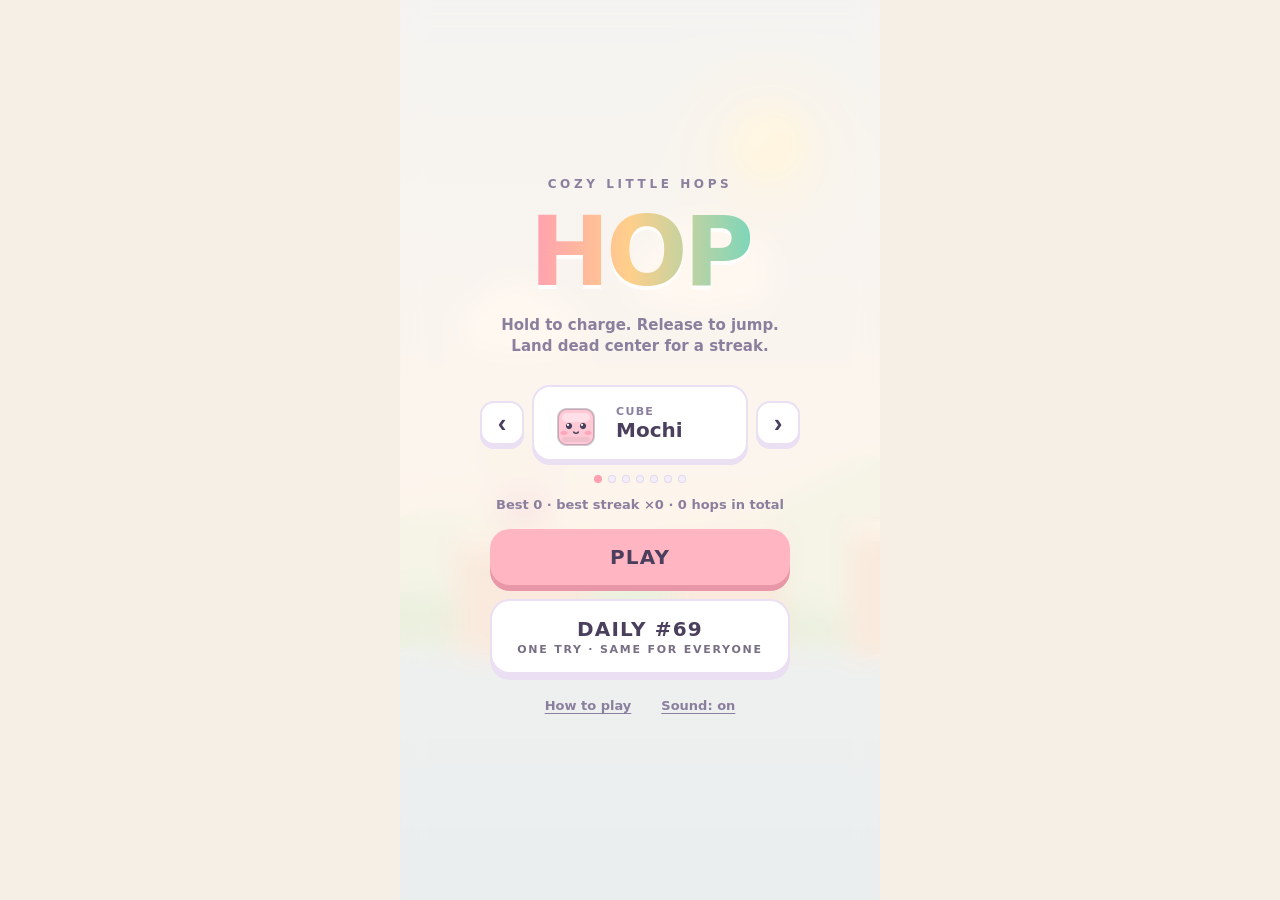
==== hop/index.html @ 9a6308fe "Restyle Hop: jelly cube, pastel scenery, particle bursts The frog is now a rounded jelly cube with a" ====
<!doctype html>
<html lang="en">
<head>
<meta charset="utf-8">
<meta name="viewport" content="width=device-width, initial-scale=1, maximum-scale=1, user-scalable=no, viewport-fit=cover">
<meta name="apple-mobile-web-app-capable" content="yes">
<meta name="mobile-web-app-capable" content="yes">
<meta name="apple-mobile-web-app-status-bar-style" content="black-translucent">
<meta name="apple-mobile-web-app-title" content="Hop">
<meta name="theme-color" content="#cfe9ff">
<meta name="description" content="Hold to charge, release to jump, land dead center. A one-thumb hopper for the metro.">
<title>Hop</title>
<link rel="manifest" href="manifest.webmanifest">
<link rel="apple-touch-icon" href="icon-180.png">
<link rel="icon" href="icon-192.png">
<link rel="stylesheet" href="style.css">
</head>
<body>
<div id="game">
  <canvas id="c"></canvas>

  <div id="hud" class="layer hidden">
    <div class="hud-top">
      <div><span class="pill" id="hud-mode">POND</span></div>
      <div class="score-wrap"><div id="hud-score" class="score">0</div><div id="hud-combo" class="combo"></div></div>
      <div class="best"><span class="pill" id="hud-best">BEST 0</span></div>
    </div>
    <div class="hud-bottom">
      <div id="hud-hint" class="hint">HOLD TO JUMP</div>
    </div>
  </div>

  <div id="menu" class="layer overlay">
    <div class="eyebrow">COZY LITTLE HOPS</div>
    <h1 class="title">HOP</h1>
    <p class="sub">Hold to charge. Release to jump.<br>Land dead center for a streak.</p>
    <div class="picker">
      <button class="arrow" id="prev" aria-label="Previous character">‹</button>
      <div class="char-card"><canvas id="m-preview" width="112" height="112"></canvas><div style="min-width:0"><div class="kind" id="m-kind">CUBE</div><div class="cname" id="m-name">Mochi</div></div></div>
      <button class="arrow" id="next" aria-label="Next character">›</button>
    </div>
    <div class="dots" id="m-dots"></div>
    <div class="stats" id="m-stats"></div>
    <button class="btn" id="play">PLAY</button>
    <button class="btn secondary" id="daily">DAILY</button>
    <div class="row"><button class="link" id="help-btn">How to play</button><button class="link" id="sound-btn">Sound: on</button></div>
  </div>

  <div id="over" class="layer overlay hidden">
    <div class="eyebrow" id="o-eyebrow">SPLASH</div>
    <div class="reason" id="o-title">Fell short</div>
    <div class="big" id="o-stats">0 pts · 0 hops · best streak ×0</div>
    <div class="bestline" id="o-best"></div>
    <div class="strip" id="o-strip"></div>
    <div class="unlock" id="o-unlock"></div>
    <button class="btn" id="o-again">AGAIN</button>
    <button class="btn" id="o-share">SHARE</button>
    <button class="btn secondary" id="o-menu">MENU</button>
  </div>

  <div id="pause" class="layer overlay hidden">
    <div class="reason">PAUSED</div>
    <p class="sub">Tap to resume</p>
  </div>

  <div id="help" class="layer overlay hidden">
    <div class="card">
      <div><b>Hold</b> anywhere to charge. The longer you hold, the further you fly. <b>Release</b> to jump.</div>
      <div>Land on the next pad. Miss it and you are in the water.</div>
      <div>Land on the <b>little dot in the middle</b> for a PERFECT. Every perfect in a row is worth more: 2, 4, 6, 8…</div>
      <div>Any other landing is worth 1 and resets the streak.</div>
      <div>Two pads close together? <b>Jump over one</b> for a bonus.</div>
      <div>Higher pads need a bit more power. Some pads drift from side to side.</div>
      <div>Every day has one <b>Daily</b> run, the same pads for everyone. One try.</div>
      <button class="btn secondary" id="help-close" style="margin-top:6px">GOT IT</button>
    </div>
  </div>
</div>
<script src="data.js"></script>
<script src="game.js"></script>
</body>
</html>
---- hop/style.css ----
:root {
  --bg: #cfe9ff;
  --ink: #4a3f5c;
  --muted: #8b7f9e;
  --cream: #fff7ee;
  --pink: #ffb5c2;
  --pink-deep: #e797a8;
  --mint: #bfeedd;
  --butter: #fff0a6;
  --panel: #ffffff;
  --line: #eadff3;
  --sat: env(safe-area-inset-top, 0px);
  --sab: env(safe-area-inset-bottom, 0px);
}
* { box-sizing: border-box; margin: 0; padding: 0; }
html, body {
  height: 100%;
  background: #f6efe6;
  color: var(--ink);
  font-family: ui-rounded, "SF Pro Rounded", "Nunito", "Varela Round", "Segoe UI", system-ui, sans-serif;
  overflow: hidden;
  -webkit-user-select: none; user-select: none;
  -webkit-touch-callout: none;
  -webkit-tap-highlight-color: transparent;
  touch-action: none;
  overscroll-behavior: none;
  -webkit-text-size-adjust: 100%;
}
#game { position: relative; width: 100%; max-width: 480px; height: 100vh; height: 100dvh; margin: 0 auto; background: var(--bg); overflow: hidden; }
#c { position: absolute; inset: 0; width: 100%; height: 100%; display: block; touch-action: none; }
.layer { position: absolute; inset: 0; }
.hidden { display: none !important; }

/* ---------- HUD ---------- */
#hud { pointer-events: none; display: flex; flex-direction: column; justify-content: space-between; padding: calc(var(--sat) + 10px) 14px calc(var(--sab) + 16px); }
.hud-top { position: relative; display: flex; justify-content: space-between; align-items: flex-start; min-height: 64px; }
.pill { display: inline-flex; align-items: center; gap: 8px; padding: 7px 13px; border-radius: 999px; white-space: nowrap; background: rgba(255,247,238,.78); border: 2px solid rgba(255,255,255,.8); color: var(--ink); font-weight: 800; font-size: 13px; letter-spacing: .04em; box-shadow: 0 4px 14px rgba(74,63,92,.12); }
.score-wrap { position: absolute; left: 50%; top: 0; transform: translateX(-50%); text-align: center; display: flex; flex-direction: column; align-items: center; gap: 6px; }
.score { min-width: 92px; padding: 6px 18px 8px; border-radius: 26px; background: rgba(255,247,238,.82); border: 2px solid rgba(255,255,255,.85); box-shadow: 0 6px 18px rgba(74,63,92,.14); font-size: 40px; font-weight: 900; line-height: 1; letter-spacing: -.03em; font-variant-numeric: tabular-nums; color: var(--ink); white-space: nowrap; }
.score.mid { font-size: 32px; padding: 9px 14px 11px; }
.score.long { font-size: 26px; padding: 10px 12px 12px; min-width: 0; }
.combo { font-size: 13px; font-weight: 900; letter-spacing: .12em; min-height: 18px; color: #ff7fa0; text-shadow: 0 1px 0 rgba(255,255,255,.8); }
.best .pill { font-size: 12px; padding: 7px 11px; }
.hud-bottom { display: flex; flex-direction: column; align-items: center; gap: 10px; }
.hint { font-weight: 900; font-size: 14px; letter-spacing: .18em; color: var(--ink); padding: 11px 20px; border-radius: 999px; background: rgba(255,247,238,.85); border: 2px solid rgba(255,255,255,.9); box-shadow: 0 6px 18px rgba(74,63,92,.14); animation: pulse 1.3s ease-in-out infinite; }
.hint.on { color: #ff7fa0; border-color: var(--pink); animation: none; }
@keyframes pulse { 0%,100% { transform: scale(1); } 50% { transform: scale(1.05); } }

/* ---------- overlays ---------- */
.overlay { background: rgba(255,247,238,.78); -webkit-backdrop-filter: blur(12px); backdrop-filter: blur(12px); display: flex; flex-direction: column; align-items: center; justify-content: center; text-align: center; padding: calc(var(--sat) + 24px) 24px calc(var(--sab) + 28px); gap: 14px; color: var(--ink); }
.eyebrow { font-size: 12px; font-weight: 900; letter-spacing: .3em; color: var(--muted); }
h1.title { font-size: 96px; line-height: .9; font-weight: 900; letter-spacing: -.04em; margin: 4px 0 6px; background: linear-gradient(90deg, #ff9fb2, #ffcf8a 45%, #7fd6ba); -webkit-background-clip: text; background-clip: text; color: transparent; filter: drop-shadow(0 4px 0 rgba(255,255,255,.9)); }
.sub { color: var(--muted); font-weight: 700; font-size: 15px; line-height: 1.4; }
.picker { display: flex; align-items: center; gap: 8px; margin-top: 14px; width: min(100%, 320px); }
.arrow { pointer-events: auto; flex: none; width: 44px; height: 44px; border-radius: 14px; border: 2px solid var(--line); background: var(--panel); color: var(--ink); font-size: 26px; font-weight: 900; line-height: 1; box-shadow: 0 4px 0 var(--line); }
.arrow:active { transform: translateY(2px); box-shadow: 0 2px 0 var(--line); }
.char-card { flex: 1; display: flex; align-items: center; gap: 12px; padding: 8px 14px; border-radius: 18px; background: var(--panel); border: 2px solid var(--line); box-shadow: 0 4px 0 var(--line); text-align: left; min-width: 0; }
.char-card canvas { width: 56px; height: 56px; flex: none; }
.char-card .kind { font-size: 11px; font-weight: 900; letter-spacing: .12em; color: var(--muted); }
.char-card .cname { font-size: 20px; font-weight: 900; white-space: nowrap; overflow: hidden; text-overflow: ellipsis; }
.dots { display: flex; gap: 6px; }
.dots span { width: 8px; height: 8px; border-radius: 50%; background: #e3d9ee; }
.dots span.on { background: #ff9fb2; }
.dots span.locked { background: #f3eef8; box-shadow: inset 0 0 0 1px #e3d9ee; }
.stats { color: var(--muted); font-weight: 800; font-size: 13px; min-height: 18px; }
.btn { pointer-events: auto; width: min(100%, 300px); padding: 16px 20px; border-radius: 20px; border: 0; font: inherit; font-weight: 900; font-size: 20px; letter-spacing: .06em; color: var(--ink); background: var(--pink); box-shadow: 0 6px 0 var(--pink-deep); }
.btn:active { transform: translateY(3px); box-shadow: 0 3px 0 var(--pink-deep); }
.btn.secondary { background: var(--panel); box-shadow: 0 6px 0 var(--line); border: 2px solid var(--line); }
.btn.secondary:active { box-shadow: 0 3px 0 var(--line); }
.btn[disabled] { opacity: .5; }
.btn small { display: block; font-size: 11px; font-weight: 800; letter-spacing: .16em; opacity: .75; margin-top: 2px; }
.row { display: flex; gap: 18px; margin-top: 4px; }
.link { pointer-events: auto; background: none; border: 0; color: var(--muted); font: inherit; font-weight: 800; font-size: 13px; text-decoration: underline; text-underline-offset: 3px; padding: 6px; }

#over .reason { font-size: 34px; font-weight: 900; line-height: 1.1; letter-spacing: -.01em; }
#over .big { font-size: 18px; font-weight: 800; }
#over .bestline { color: #ff7fa0; font-weight: 900; letter-spacing: .1em; font-size: 14px; }
#over .unlock { color: var(--muted); font-weight: 800; font-size: 13px; }
#over .strip { font-size: 18px; letter-spacing: 2px; line-height: 1.6; word-break: break-all; max-width: 300px; }
#pause .reason { font-size: 34px; font-weight: 900; letter-spacing: .1em; }
#help .card { background: var(--panel); border: 2px solid var(--line); border-radius: 22px; padding: 20px; text-align: left; max-width: 320px; width: 100%; display: flex; flex-direction: column; gap: 10px; font-size: 15px; line-height: 1.45; font-weight: 600; box-shadow: 0 6px 0 var(--line); }
#help .card b { color: var(--ink); font-weight: 900; }
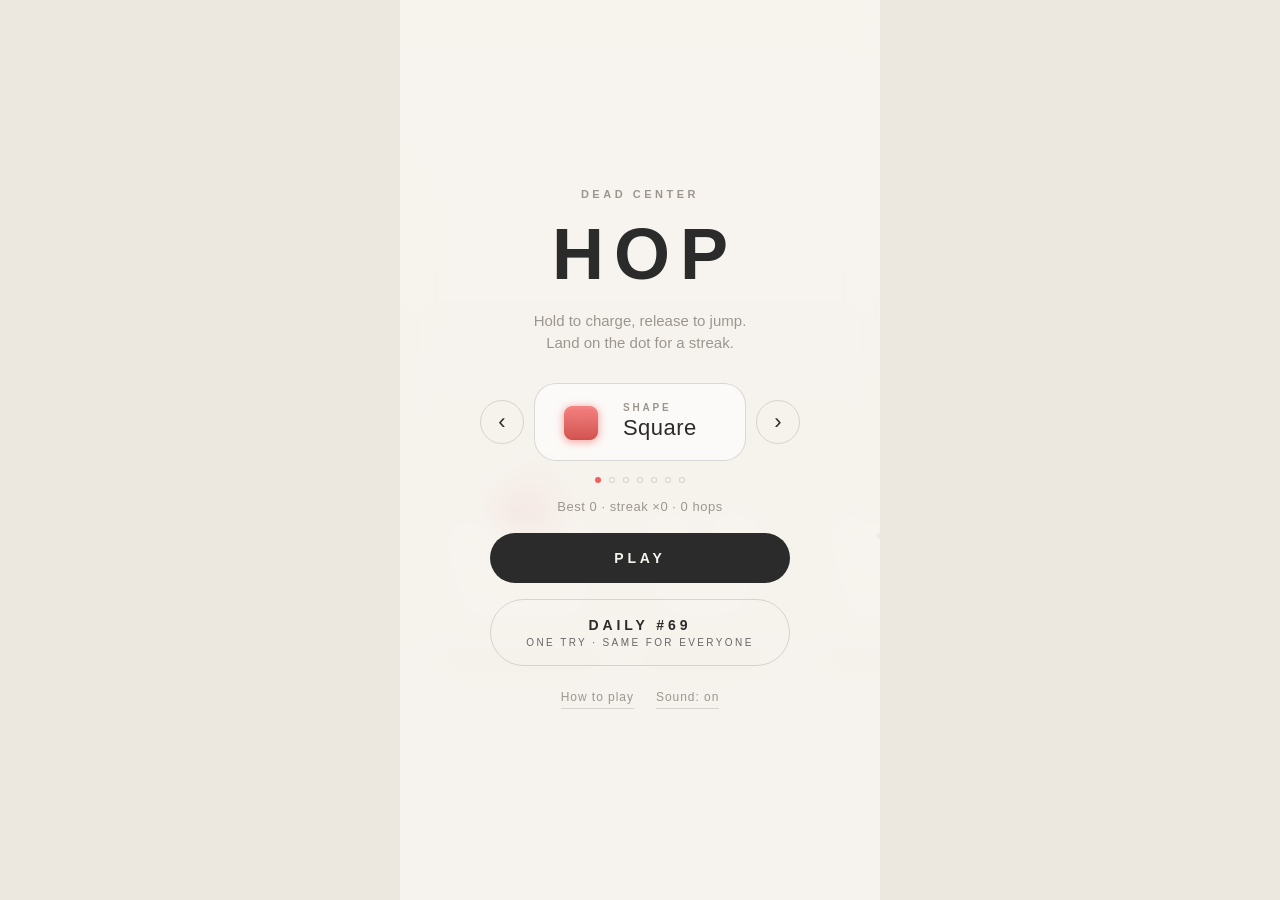
==== commit 8ec7fdd3: "Restyle Hop in a flat, minimal Mini Metro-like style The player is now a plain shape with a vertical" ====
--- a/hop/index.html
+++ b/hop/index.html
@@ -7,7 +7,7 @@
 <meta name="mobile-web-app-capable" content="yes">
 <meta name="apple-mobile-web-app-status-bar-style" content="black-translucent">
 <meta name="apple-mobile-web-app-title" content="Hop">
-<meta name="theme-color" content="#cfe9ff">
+<meta name="theme-color" content="#f7f4ee">
 <meta name="description" content="Hold to charge, release to jump, land dead center. A one-thumb hopper for the metro.">
 <title>Hop</title>
 <link rel="manifest" href="manifest.webmanifest">
@@ -21,22 +21,22 @@
 
   <div id="hud" class="layer hidden">
     <div class="hud-top">
-      <div><span class="pill" id="hud-mode">POND</span></div>
+      <div class="label" id="hud-mode">PAPER</div>
       <div class="score-wrap"><div id="hud-score" class="score">0</div><div id="hud-combo" class="combo"></div></div>
-      <div class="best"><span class="pill" id="hud-best">BEST 0</span></div>
+      <div class="label right" id="hud-best">BEST 0</div>
     </div>
     <div class="hud-bottom">
-      <div id="hud-hint" class="hint">HOLD TO JUMP</div>
+      <div id="hud-hint" class="hint">Hold to jump</div>
     </div>
   </div>
 
   <div id="menu" class="layer overlay">
-    <div class="eyebrow">COZY LITTLE HOPS</div>
+    <div class="eyebrow">Dead center</div>
     <h1 class="title">HOP</h1>
-    <p class="sub">Hold to charge. Release to jump.<br>Land dead center for a streak.</p>
+    <p class="sub">Hold to charge, release to jump.<br>Land on the dot for a streak.</p>
     <div class="picker">
       <button class="arrow" id="prev" aria-label="Previous character">‹</button>
-      <div class="char-card"><canvas id="m-preview" width="112" height="112"></canvas><div style="min-width:0"><div class="kind" id="m-kind">CUBE</div><div class="cname" id="m-name">Mochi</div></div></div>
+      <div class="char-card"><canvas id="m-preview" width="112" height="112"></canvas><div style="min-width:0"><div class="kind" id="m-kind">Shape</div><div class="cname" id="m-name">Square</div></div></div>
       <button class="arrow" id="next" aria-label="Next character">›</button>
     </div>
     <div class="dots" id="m-dots"></div>
@@ -47,7 +47,7 @@
   </div>
 
   <div id="over" class="layer overlay hidden">
-    <div class="eyebrow" id="o-eyebrow">SPLASH</div>
+    <div class="eyebrow" id="o-eyebrow">Missed</div>
     <div class="reason" id="o-title">Fell short</div>
     <div class="big" id="o-stats">0 pts · 0 hops · best streak ×0</div>
     <div class="bestline" id="o-best"></div>
@@ -59,15 +59,15 @@
   </div>
 
   <div id="pause" class="layer overlay hidden">
-    <div class="reason">PAUSED</div>
+    <div class="reason">Paused</div>
     <p class="sub">Tap to resume</p>
   </div>
 
   <div id="help" class="layer overlay hidden">
     <div class="card">
-      <div><b>Hold</b> anywhere to charge. The longer you hold, the further you fly. <b>Release</b> to jump.</div>
-      <div>Land on the next pad. Miss it and you are in the water.</div>
-      <div>Land on the <b>little dot in the middle</b> for a PERFECT. Every perfect in a row is worth more: 2, 4, 6, 8…</div>
+      <div><b>Hold</b> anywhere to charge. The ring fills; the longer you hold, the further you fly. <b>Release</b> to jump.</div>
+      <div>Land on the next pad. Miss it and the run ends.</div>
+      <div>Land on the <b>dot in the middle</b> for a perfect. Every perfect in a row is worth more: 2, 4, 6, 8…</div>
       <div>Any other landing is worth 1 and resets the streak.</div>
       <div>Two pads close together? <b>Jump over one</b> for a bonus.</div>
       <div>Higher pads need a bit more power. Some pads drift from side to side.</div>
--- a/hop/style.css
+++ b/hop/style.css
@@ -1,23 +1,29 @@
-:root {
-  --bg: #cfe9ff;
-  --ink: #4a3f5c;
-  --muted: #8b7f9e;
-  --cream: #fff7ee;
-  --pink: #ffb5c2;
-  --pink-deep: #e797a8;
-  --mint: #bfeedd;
-  --butter: #fff0a6;
-  --panel: #ffffff;
-  --line: #eadff3;
+#game {
+  --bg: #f7f4ee;
+  --ink: #2b2b2b;
+  --muted: #9c968e;
+  --line: rgba(43,43,43,.16);
+  --panel: rgba(255,255,255,.55);
+  --overlay: rgba(247,244,238,.92);
+  --accent: #f25f5c;
+  --miss: #e5453c;
   --sat: env(safe-area-inset-top, 0px);
   --sab: env(safe-area-inset-bottom, 0px);
+}
+#game[data-theme="dark"] {
+  --bg: #23262e;
+  --ink: #f2f2f0;
+  --muted: #8d919c;
+  --line: rgba(242,242,240,.2);
+  --panel: rgba(255,255,255,.05);
+  --overlay: rgba(35,38,46,.93);
 }
 * { box-sizing: border-box; margin: 0; padding: 0; }
 html, body {
   height: 100%;
-  background: #f6efe6;
-  color: var(--ink);
-  font-family: ui-rounded, "SF Pro Rounded", "Nunito", "Varela Round", "Segoe UI", system-ui, sans-serif;
+  background: #ece7df;
+  color: #2b2b2b;
+  font-family: -apple-system, "SF Pro Display", "SF Pro Text", "Helvetica Neue", Helvetica, Arial, sans-serif;
   overflow: hidden;
   -webkit-user-select: none; user-select: none;
   -webkit-touch-callout: none;
@@ -26,57 +32,59 @@
   overscroll-behavior: none;
   -webkit-text-size-adjust: 100%;
 }
-#game { position: relative; width: 100%; max-width: 480px; height: 100vh; height: 100dvh; margin: 0 auto; background: var(--bg); overflow: hidden; }
+#game { position: relative; width: 100%; max-width: 480px; height: 100vh; height: 100dvh; margin: 0 auto; background: var(--bg); overflow: hidden; color: var(--ink); }
 #c { position: absolute; inset: 0; width: 100%; height: 100%; display: block; touch-action: none; }
 .layer { position: absolute; inset: 0; }
 .hidden { display: none !important; }
+.label { font-size: 11px; font-weight: 600; letter-spacing: .28em; text-transform: uppercase; color: var(--muted); white-space: nowrap; }
 
 /* ---------- HUD ---------- */
-#hud { pointer-events: none; display: flex; flex-direction: column; justify-content: space-between; padding: calc(var(--sat) + 10px) 14px calc(var(--sab) + 16px); }
-.hud-top { position: relative; display: flex; justify-content: space-between; align-items: flex-start; min-height: 64px; }
-.pill { display: inline-flex; align-items: center; gap: 8px; padding: 7px 13px; border-radius: 999px; white-space: nowrap; background: rgba(255,247,238,.78); border: 2px solid rgba(255,255,255,.8); color: var(--ink); font-weight: 800; font-size: 13px; letter-spacing: .04em; box-shadow: 0 4px 14px rgba(74,63,92,.12); }
-.score-wrap { position: absolute; left: 50%; top: 0; transform: translateX(-50%); text-align: center; display: flex; flex-direction: column; align-items: center; gap: 6px; }
-.score { min-width: 92px; padding: 6px 18px 8px; border-radius: 26px; background: rgba(255,247,238,.82); border: 2px solid rgba(255,255,255,.85); box-shadow: 0 6px 18px rgba(74,63,92,.14); font-size: 40px; font-weight: 900; line-height: 1; letter-spacing: -.03em; font-variant-numeric: tabular-nums; color: var(--ink); white-space: nowrap; }
-.score.mid { font-size: 32px; padding: 9px 14px 11px; }
-.score.long { font-size: 26px; padding: 10px 12px 12px; min-width: 0; }
-.combo { font-size: 13px; font-weight: 900; letter-spacing: .12em; min-height: 18px; color: #ff7fa0; text-shadow: 0 1px 0 rgba(255,255,255,.8); }
-.best .pill { font-size: 12px; padding: 7px 11px; }
+#hud { pointer-events: none; display: flex; flex-direction: column; justify-content: space-between; padding: calc(var(--sat) + 18px) 20px calc(var(--sab) + 22px); }
+.hud-top { position: relative; display: flex; justify-content: space-between; align-items: flex-start; min-height: 70px; padding-top: 6px; }
+.label.right { text-align: right; }
+.score-wrap { position: absolute; left: 50%; top: 0; transform: translateX(-50%); text-align: center; display: flex; flex-direction: column; align-items: center; gap: 4px; }
+.score { font-size: 56px; font-weight: 200; line-height: 1; letter-spacing: -.02em; font-variant-numeric: tabular-nums; color: var(--ink); white-space: nowrap; }
+.score.mid { font-size: 46px; }
+.score.long { font-size: 36px; padding-top: 8px; }
+.combo { font-size: 11px; font-weight: 600; letter-spacing: .28em; text-transform: uppercase; min-height: 14px; color: var(--accent); }
 .hud-bottom { display: flex; flex-direction: column; align-items: center; gap: 10px; }
-.hint { font-weight: 900; font-size: 14px; letter-spacing: .18em; color: var(--ink); padding: 11px 20px; border-radius: 999px; background: rgba(255,247,238,.85); border: 2px solid rgba(255,255,255,.9); box-shadow: 0 6px 18px rgba(74,63,92,.14); animation: pulse 1.3s ease-in-out infinite; }
-.hint.on { color: #ff7fa0; border-color: var(--pink); animation: none; }
-@keyframes pulse { 0%,100% { transform: scale(1); } 50% { transform: scale(1.05); } }
+.hint { font-size: 11px; font-weight: 600; letter-spacing: .3em; text-transform: uppercase; color: var(--ink); padding: 12px 22px; border-radius: 999px; border: 1.5px solid var(--line); animation: pulse 1.6s ease-in-out infinite; }
+.hint.on { color: var(--accent); border-color: var(--accent); animation: none; }
+@keyframes pulse { 0%,100% { opacity: .55; } 50% { opacity: 1; } }
 
 /* ---------- overlays ---------- */
-.overlay { background: rgba(255,247,238,.78); -webkit-backdrop-filter: blur(12px); backdrop-filter: blur(12px); display: flex; flex-direction: column; align-items: center; justify-content: center; text-align: center; padding: calc(var(--sat) + 24px) 24px calc(var(--sab) + 28px); gap: 14px; color: var(--ink); }
-.eyebrow { font-size: 12px; font-weight: 900; letter-spacing: .3em; color: var(--muted); }
-h1.title { font-size: 96px; line-height: .9; font-weight: 900; letter-spacing: -.04em; margin: 4px 0 6px; background: linear-gradient(90deg, #ff9fb2, #ffcf8a 45%, #7fd6ba); -webkit-background-clip: text; background-clip: text; color: transparent; filter: drop-shadow(0 4px 0 rgba(255,255,255,.9)); }
-.sub { color: var(--muted); font-weight: 700; font-size: 15px; line-height: 1.4; }
-.picker { display: flex; align-items: center; gap: 8px; margin-top: 14px; width: min(100%, 320px); }
-.arrow { pointer-events: auto; flex: none; width: 44px; height: 44px; border-radius: 14px; border: 2px solid var(--line); background: var(--panel); color: var(--ink); font-size: 26px; font-weight: 900; line-height: 1; box-shadow: 0 4px 0 var(--line); }
-.arrow:active { transform: translateY(2px); box-shadow: 0 2px 0 var(--line); }
-.char-card { flex: 1; display: flex; align-items: center; gap: 12px; padding: 8px 14px; border-radius: 18px; background: var(--panel); border: 2px solid var(--line); box-shadow: 0 4px 0 var(--line); text-align: left; min-width: 0; }
+.overlay { background: var(--overlay); -webkit-backdrop-filter: blur(14px); backdrop-filter: blur(14px); display: flex; flex-direction: column; align-items: center; justify-content: center; text-align: center; padding: calc(var(--sat) + 24px) 28px calc(var(--sab) + 28px); gap: 16px; color: var(--ink); }
+.eyebrow { font-size: 11px; font-weight: 600; letter-spacing: .32em; text-transform: uppercase; color: var(--muted); }
+h1.title { font-size: 72px; line-height: 1; font-weight: 700; letter-spacing: .14em; margin: 2px 0 4px 0.14em; color: var(--ink); }
+.sub { color: var(--muted); font-weight: 400; font-size: 15px; line-height: 1.5; }
+.picker { display: flex; align-items: center; gap: 10px; margin-top: 12px; width: min(100%, 320px); }
+.arrow { pointer-events: auto; flex: none; width: 44px; height: 44px; border-radius: 50%; border: 1.5px solid var(--line); background: transparent; color: var(--ink); font-size: 22px; font-weight: 300; line-height: 1; }
+.arrow:active { background: var(--panel); }
+.char-card { flex: 1; display: flex; align-items: center; gap: 14px; padding: 10px 18px; border-radius: 22px; border: 1.5px solid var(--line); background: var(--panel); text-align: left; min-width: 0; }
 .char-card canvas { width: 56px; height: 56px; flex: none; }
-.char-card .kind { font-size: 11px; font-weight: 900; letter-spacing: .12em; color: var(--muted); }
-.char-card .cname { font-size: 20px; font-weight: 900; white-space: nowrap; overflow: hidden; text-overflow: ellipsis; }
-.dots { display: flex; gap: 6px; }
-.dots span { width: 8px; height: 8px; border-radius: 50%; background: #e3d9ee; }
-.dots span.on { background: #ff9fb2; }
-.dots span.locked { background: #f3eef8; box-shadow: inset 0 0 0 1px #e3d9ee; }
-.stats { color: var(--muted); font-weight: 800; font-size: 13px; min-height: 18px; }
-.btn { pointer-events: auto; width: min(100%, 300px); padding: 16px 20px; border-radius: 20px; border: 0; font: inherit; font-weight: 900; font-size: 20px; letter-spacing: .06em; color: var(--ink); background: var(--pink); box-shadow: 0 6px 0 var(--pink-deep); }
-.btn:active { transform: translateY(3px); box-shadow: 0 3px 0 var(--pink-deep); }
-.btn.secondary { background: var(--panel); box-shadow: 0 6px 0 var(--line); border: 2px solid var(--line); }
-.btn.secondary:active { box-shadow: 0 3px 0 var(--line); }
-.btn[disabled] { opacity: .5; }
-.btn small { display: block; font-size: 11px; font-weight: 800; letter-spacing: .16em; opacity: .75; margin-top: 2px; }
-.row { display: flex; gap: 18px; margin-top: 4px; }
-.link { pointer-events: auto; background: none; border: 0; color: var(--muted); font: inherit; font-weight: 800; font-size: 13px; text-decoration: underline; text-underline-offset: 3px; padding: 6px; }
+.char-card .kind { font-size: 10px; font-weight: 600; letter-spacing: .28em; text-transform: uppercase; color: var(--muted); }
+.char-card .cname { font-size: 22px; font-weight: 400; letter-spacing: .02em; white-space: nowrap; overflow: hidden; text-overflow: ellipsis; margin-top: 2px; }
+.dots { display: flex; gap: 8px; }
+.dots span { width: 6px; height: 6px; border-radius: 50%; background: var(--line); }
+.dots span.on { background: var(--accent); }
+.dots span.locked { background: transparent; box-shadow: inset 0 0 0 1px var(--line); }
+.stats { color: var(--muted); font-weight: 400; font-size: 13px; letter-spacing: .04em; min-height: 18px; }
+.btn { pointer-events: auto; width: min(100%, 300px); padding: 17px 20px; border-radius: 999px; border: 0; font: inherit; font-weight: 600; font-size: 14px; letter-spacing: .28em; text-transform: uppercase; color: var(--bg); background: var(--ink); }
+.btn:active { opacity: .8; }
+.btn.secondary { background: transparent; color: var(--ink); border: 1.5px solid var(--line); }
+.btn[disabled] { opacity: .35; }
+.btn small { display: block; font-size: 10px; font-weight: 500; letter-spacing: .24em; opacity: .7; margin-top: 4px; }
+.row { display: flex; gap: 22px; margin-top: 4px; }
+.link { pointer-events: auto; background: none; border: 0; color: var(--muted); font: inherit; font-weight: 500; font-size: 12px; letter-spacing: .08em; text-decoration: none; border-bottom: 1px solid var(--line); padding: 4px 0; }
 
-#over .reason { font-size: 34px; font-weight: 900; line-height: 1.1; letter-spacing: -.01em; }
-#over .big { font-size: 18px; font-weight: 800; }
-#over .bestline { color: #ff7fa0; font-weight: 900; letter-spacing: .1em; font-size: 14px; }
-#over .unlock { color: var(--muted); font-weight: 800; font-size: 13px; }
-#over .strip { font-size: 18px; letter-spacing: 2px; line-height: 1.6; word-break: break-all; max-width: 300px; }
-#pause .reason { font-size: 34px; font-weight: 900; letter-spacing: .1em; }
-#help .card { background: var(--panel); border: 2px solid var(--line); border-radius: 22px; padding: 20px; text-align: left; max-width: 320px; width: 100%; display: flex; flex-direction: column; gap: 10px; font-size: 15px; line-height: 1.45; font-weight: 600; box-shadow: 0 6px 0 var(--line); }
-#help .card b { color: var(--ink); font-weight: 900; }
+#over .reason { font-size: 30px; font-weight: 300; line-height: 1.15; letter-spacing: -.01em; }
+#over .big { font-size: 15px; font-weight: 400; color: var(--muted); letter-spacing: .04em; }
+#over .bestline { color: var(--accent); font-weight: 600; letter-spacing: .28em; font-size: 11px; text-transform: uppercase; }
+#over .unlock { color: var(--muted); font-weight: 400; font-size: 13px; }
+#over .strip { display: flex; flex-wrap: wrap; justify-content: center; gap: 6px; max-width: 280px; }
+#over .strip span { width: 8px; height: 8px; border-radius: 50%; background: var(--muted); opacity: .5; }
+#over .strip span.p { background: var(--accent); opacity: 1; }
+#over .strip span.x { background: var(--miss); opacity: 1; }
+#pause .reason { font-size: 28px; font-weight: 300; letter-spacing: .3em; text-transform: uppercase; }
+#help .card { background: var(--panel); border: 1.5px solid var(--line); border-radius: 24px; padding: 22px; text-align: left; max-width: 320px; width: 100%; display: flex; flex-direction: column; gap: 10px; font-size: 14.5px; line-height: 1.5; font-weight: 400; color: var(--ink); }
+#help .card b { font-weight: 600; }
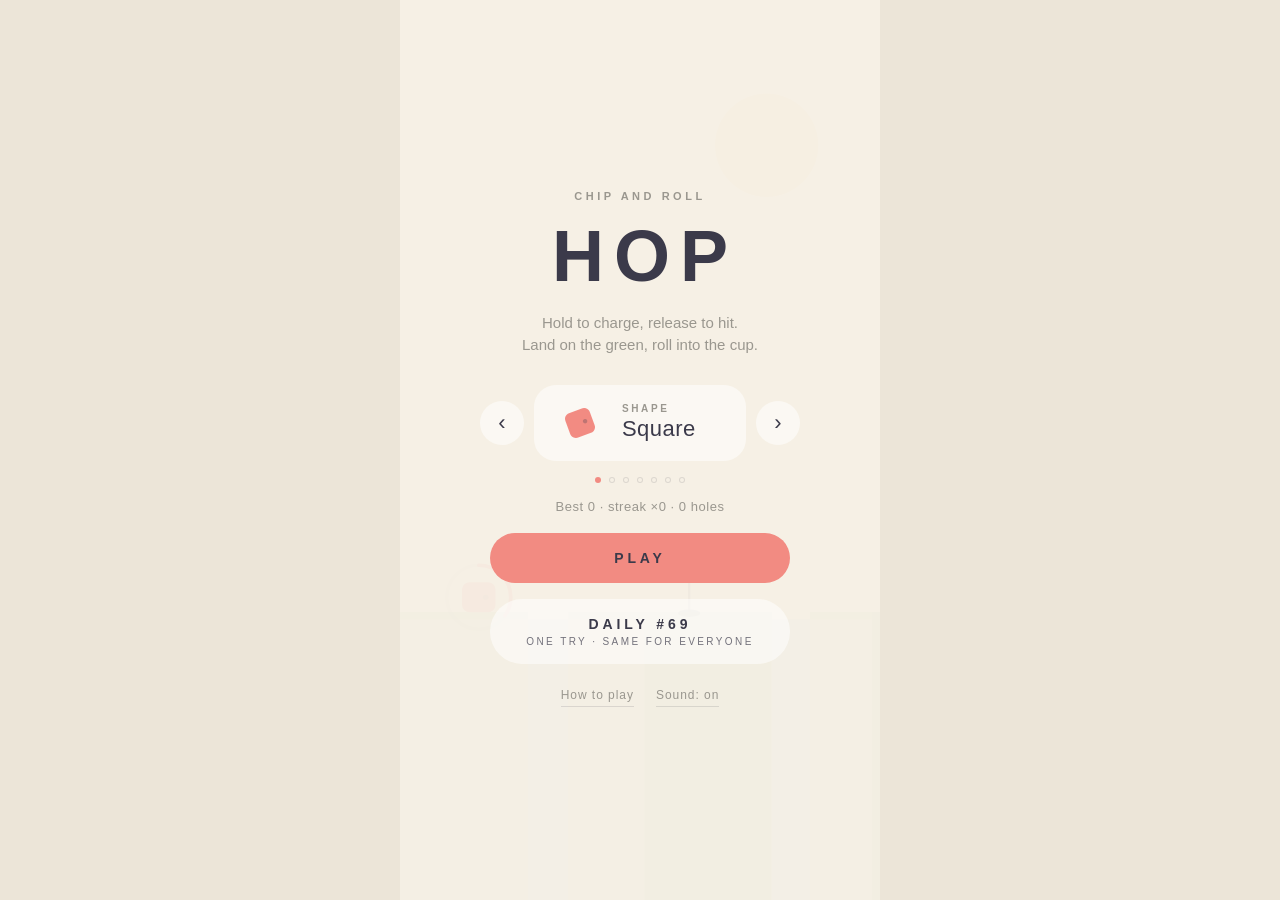
==== commit 3c95ba4d: "Rebuild Hop as a flat pastel chip-shot game with real ball physics The jump-between-pads loop is rep" ====
--- a/hop/index.html
+++ b/hop/index.html
@@ -7,8 +7,8 @@
 <meta name="mobile-web-app-capable" content="yes">
 <meta name="apple-mobile-web-app-status-bar-style" content="black-translucent">
 <meta name="apple-mobile-web-app-title" content="Hop">
-<meta name="theme-color" content="#f7f4ee">
-<meta name="description" content="Hold to charge, release to jump, land dead center. A one-thumb hopper for the metro.">
+<meta name="theme-color" content="#f7f1e6">
+<meta name="description" content="Hold to charge, release to hit. Land on the green, roll into the cup. A one-thumb chip-shot game for the metro.">
 <title>Hop</title>
 <link rel="manifest" href="manifest.webmanifest">
 <link rel="apple-touch-icon" href="icon-180.png">
@@ -26,14 +26,14 @@
       <div class="label right" id="hud-best">BEST 0</div>
     </div>
     <div class="hud-bottom">
-      <div id="hud-hint" class="hint">Hold to jump</div>
+      <div id="hud-hint" class="hint">Hold to hit</div>
     </div>
   </div>
 
   <div id="menu" class="layer overlay">
-    <div class="eyebrow">Dead center</div>
+    <div class="eyebrow">Chip and roll</div>
     <h1 class="title">HOP</h1>
-    <p class="sub">Hold to charge, release to jump.<br>Land on the dot for a streak.</p>
+    <p class="sub">Hold to charge, release to hit.<br>Land on the green, roll into the cup.</p>
     <div class="picker">
       <button class="arrow" id="prev" aria-label="Previous character">‹</button>
       <div class="char-card"><canvas id="m-preview" width="112" height="112"></canvas><div style="min-width:0"><div class="kind" id="m-kind">Shape</div><div class="cname" id="m-name">Square</div></div></div>
@@ -49,7 +49,7 @@
   <div id="over" class="layer overlay hidden">
     <div class="eyebrow" id="o-eyebrow">Missed</div>
     <div class="reason" id="o-title">Fell short</div>
-    <div class="big" id="o-stats">0 pts · 0 hops · best streak ×0</div>
+    <div class="big" id="o-stats">0 pts · 0 holes · best streak ×0</div>
     <div class="bestline" id="o-best"></div>
     <div class="strip" id="o-strip"></div>
     <div class="unlock" id="o-unlock"></div>
@@ -65,14 +65,12 @@
 
   <div id="help" class="layer overlay hidden">
     <div class="card">
-      <div><b>Hold</b> anywhere to charge. The ring fills; the longer you hold, the further you fly. <b>Release</b> to jump.</div>
-      <div>Land on the next pad. Miss it and the run ends.</div>
-      <div>Land on the <b>dot in the middle</b> for a perfect. Every perfect in a row is worth more: 2, 4, 6, 8…</div>
-      <div>Any other landing is worth 1 and resets the streak.</div>
-      <div>Two pads close together? <b>Jump over one</b> for a bonus.</div>
-      <div>Higher pads need a bit more power. Some pads drift from side to side.</div>
-      <div>Every day has one <b>Daily</b> run, the same pads for everyone. One try.</div>
-      <button class="btn secondary" id="help-close" style="margin-top:6px">GOT IT</button>
+      <div><b>Hold</b> anywhere to charge, <b>release</b> to hit. The ring shows the power.</div>
+      <div>The shape flies, bounces, and rolls out. Stop it on the <b>green</b> to move to the next hole.</div>
+      <div>Roll it into the <b>cup</b> on your first stroke for a perfect. Every perfect in a row is worth more: 2, 4, 6, 8…</div>
+      <div>Stopped short on the fairway? You get up to <b>three strokes</b> per hole. Water is a miss.</div>
+      <div>Every day has one <b>Daily</b> course, the same for everyone. One try.</div>
+      <button class="btn secondary" id="help-close" style="margin-top:6px">Got it</button>
     </div>
   </div>
 </div>
--- a/hop/style.css
+++ b/hop/style.css
@@ -1,28 +1,28 @@
 #game {
-  --bg: #f7f4ee;
-  --ink: #2b2b2b;
-  --muted: #9c968e;
-  --line: rgba(43,43,43,.16);
+  --bg: #f7f1e6;
+  --ink: #3b3a4a;
+  --muted: #9a978f;
+  --line: rgba(59,58,74,.14);
   --panel: rgba(255,255,255,.55);
-  --overlay: rgba(247,244,238,.92);
-  --accent: #f25f5c;
-  --miss: #e5453c;
+  --overlay: rgba(247,241,230,.94);
+  --accent: #f28b82;
+  --miss: #e88a8a;
   --sat: env(safe-area-inset-top, 0px);
   --sab: env(safe-area-inset-bottom, 0px);
 }
 #game[data-theme="dark"] {
-  --bg: #23262e;
-  --ink: #f2f2f0;
-  --muted: #8d919c;
-  --line: rgba(242,242,240,.2);
-  --panel: rgba(255,255,255,.05);
-  --overlay: rgba(35,38,46,.93);
+  --bg: #514e75;
+  --ink: #f3efe8;
+  --muted: #b6b3c9;
+  --line: rgba(243,239,232,.22);
+  --panel: rgba(255,255,255,.08);
+  --overlay: rgba(81,78,117,.94);
 }
 * { box-sizing: border-box; margin: 0; padding: 0; }
 html, body {
   height: 100%;
-  background: #ece7df;
-  color: #2b2b2b;
+  background: #ece5d8;
+  color: #3b3a4a;
   font-family: -apple-system, "SF Pro Display", "SF Pro Text", "Helvetica Neue", Helvetica, Arial, sans-serif;
   overflow: hidden;
   -webkit-user-select: none; user-select: none;
@@ -36,42 +36,43 @@
 #c { position: absolute; inset: 0; width: 100%; height: 100%; display: block; touch-action: none; }
 .layer { position: absolute; inset: 0; }
 .hidden { display: none !important; }
-.label { font-size: 11px; font-weight: 600; letter-spacing: .28em; text-transform: uppercase; color: var(--muted); white-space: nowrap; }
+.label { font-size: 11px; font-weight: 600; letter-spacing: .26em; text-transform: uppercase; color: var(--muted); white-space: nowrap; }
 
 /* ---------- HUD ---------- */
 #hud { pointer-events: none; display: flex; flex-direction: column; justify-content: space-between; padding: calc(var(--sat) + 18px) 20px calc(var(--sab) + 22px); }
 .hud-top { position: relative; display: flex; justify-content: space-between; align-items: flex-start; min-height: 70px; padding-top: 6px; }
 .label.right { text-align: right; }
 .score-wrap { position: absolute; left: 50%; top: 0; transform: translateX(-50%); text-align: center; display: flex; flex-direction: column; align-items: center; gap: 4px; }
-.score { font-size: 56px; font-weight: 200; line-height: 1; letter-spacing: -.02em; font-variant-numeric: tabular-nums; color: var(--ink); white-space: nowrap; }
+.score { font-size: 56px; font-weight: 300; line-height: 1; letter-spacing: -.02em; font-variant-numeric: tabular-nums; color: var(--ink); white-space: nowrap; }
 .score.mid { font-size: 46px; }
 .score.long { font-size: 36px; padding-top: 8px; }
-.combo { font-size: 11px; font-weight: 600; letter-spacing: .28em; text-transform: uppercase; min-height: 14px; color: var(--accent); }
+.combo { font-size: 11px; font-weight: 600; letter-spacing: .26em; text-transform: uppercase; min-height: 14px; color: var(--accent); }
+.combo.stroke { color: var(--muted); }
 .hud-bottom { display: flex; flex-direction: column; align-items: center; gap: 10px; }
-.hint { font-size: 11px; font-weight: 600; letter-spacing: .3em; text-transform: uppercase; color: var(--ink); padding: 12px 22px; border-radius: 999px; border: 1.5px solid var(--line); animation: pulse 1.6s ease-in-out infinite; }
-.hint.on { color: var(--accent); border-color: var(--accent); animation: none; }
-@keyframes pulse { 0%,100% { opacity: .55; } 50% { opacity: 1; } }
+.hint { font-size: 11px; font-weight: 600; letter-spacing: .3em; text-transform: uppercase; color: var(--ink); padding: 12px 22px; border-radius: 999px; background: var(--panel); animation: pulse 1.6s ease-in-out infinite; }
+.hint.on { color: var(--ink); background: var(--accent); animation: none; }
+@keyframes pulse { 0%,100% { opacity: .6; } 50% { opacity: 1; } }
 
 /* ---------- overlays ---------- */
-.overlay { background: var(--overlay); -webkit-backdrop-filter: blur(14px); backdrop-filter: blur(14px); display: flex; flex-direction: column; align-items: center; justify-content: center; text-align: center; padding: calc(var(--sat) + 24px) 28px calc(var(--sab) + 28px); gap: 16px; color: var(--ink); }
+.overlay { background: var(--overlay); display: flex; flex-direction: column; align-items: center; justify-content: center; text-align: center; padding: calc(var(--sat) + 24px) 28px calc(var(--sab) + 28px); gap: 16px; color: var(--ink); }
 .eyebrow { font-size: 11px; font-weight: 600; letter-spacing: .32em; text-transform: uppercase; color: var(--muted); }
 h1.title { font-size: 72px; line-height: 1; font-weight: 700; letter-spacing: .14em; margin: 2px 0 4px 0.14em; color: var(--ink); }
 .sub { color: var(--muted); font-weight: 400; font-size: 15px; line-height: 1.5; }
 .picker { display: flex; align-items: center; gap: 10px; margin-top: 12px; width: min(100%, 320px); }
-.arrow { pointer-events: auto; flex: none; width: 44px; height: 44px; border-radius: 50%; border: 1.5px solid var(--line); background: transparent; color: var(--ink); font-size: 22px; font-weight: 300; line-height: 1; }
-.arrow:active { background: var(--panel); }
-.char-card { flex: 1; display: flex; align-items: center; gap: 14px; padding: 10px 18px; border-radius: 22px; border: 1.5px solid var(--line); background: var(--panel); text-align: left; min-width: 0; }
+.arrow { pointer-events: auto; flex: none; width: 44px; height: 44px; border-radius: 50%; border: 0; background: var(--panel); color: var(--ink); font-size: 22px; font-weight: 300; line-height: 1; }
+.arrow:active { opacity: .7; }
+.char-card { flex: 1; display: flex; align-items: center; gap: 14px; padding: 10px 18px; border-radius: 22px; background: var(--panel); text-align: left; min-width: 0; }
 .char-card canvas { width: 56px; height: 56px; flex: none; }
-.char-card .kind { font-size: 10px; font-weight: 600; letter-spacing: .28em; text-transform: uppercase; color: var(--muted); }
+.char-card .kind { font-size: 10px; font-weight: 600; letter-spacing: .26em; text-transform: uppercase; color: var(--muted); }
 .char-card .cname { font-size: 22px; font-weight: 400; letter-spacing: .02em; white-space: nowrap; overflow: hidden; text-overflow: ellipsis; margin-top: 2px; }
 .dots { display: flex; gap: 8px; }
 .dots span { width: 6px; height: 6px; border-radius: 50%; background: var(--line); }
 .dots span.on { background: var(--accent); }
 .dots span.locked { background: transparent; box-shadow: inset 0 0 0 1px var(--line); }
 .stats { color: var(--muted); font-weight: 400; font-size: 13px; letter-spacing: .04em; min-height: 18px; }
-.btn { pointer-events: auto; width: min(100%, 300px); padding: 17px 20px; border-radius: 999px; border: 0; font: inherit; font-weight: 600; font-size: 14px; letter-spacing: .28em; text-transform: uppercase; color: var(--bg); background: var(--ink); }
-.btn:active { opacity: .8; }
-.btn.secondary { background: transparent; color: var(--ink); border: 1.5px solid var(--line); }
+.btn { pointer-events: auto; width: min(100%, 300px); padding: 17px 20px; border-radius: 999px; border: 0; font: inherit; font-weight: 600; font-size: 14px; letter-spacing: .28em; text-transform: uppercase; color: var(--ink); background: var(--accent); }
+.btn:active { opacity: .75; }
+.btn.secondary { background: var(--panel); color: var(--ink); }
 .btn[disabled] { opacity: .35; }
 .btn small { display: block; font-size: 10px; font-weight: 500; letter-spacing: .24em; opacity: .7; margin-top: 4px; }
 .row { display: flex; gap: 22px; margin-top: 4px; }
@@ -86,5 +87,5 @@
 #over .strip span.p { background: var(--accent); opacity: 1; }
 #over .strip span.x { background: var(--miss); opacity: 1; }
 #pause .reason { font-size: 28px; font-weight: 300; letter-spacing: .3em; text-transform: uppercase; }
-#help .card { background: var(--panel); border: 1.5px solid var(--line); border-radius: 24px; padding: 22px; text-align: left; max-width: 320px; width: 100%; display: flex; flex-direction: column; gap: 10px; font-size: 14.5px; line-height: 1.5; font-weight: 400; color: var(--ink); }
+#help .card { background: var(--panel); border-radius: 24px; padding: 22px; text-align: left; max-width: 320px; width: 100%; display: flex; flex-direction: column; gap: 10px; font-size: 14.5px; line-height: 1.5; font-weight: 400; color: var(--ink); }
 #help .card b { font-weight: 600; }
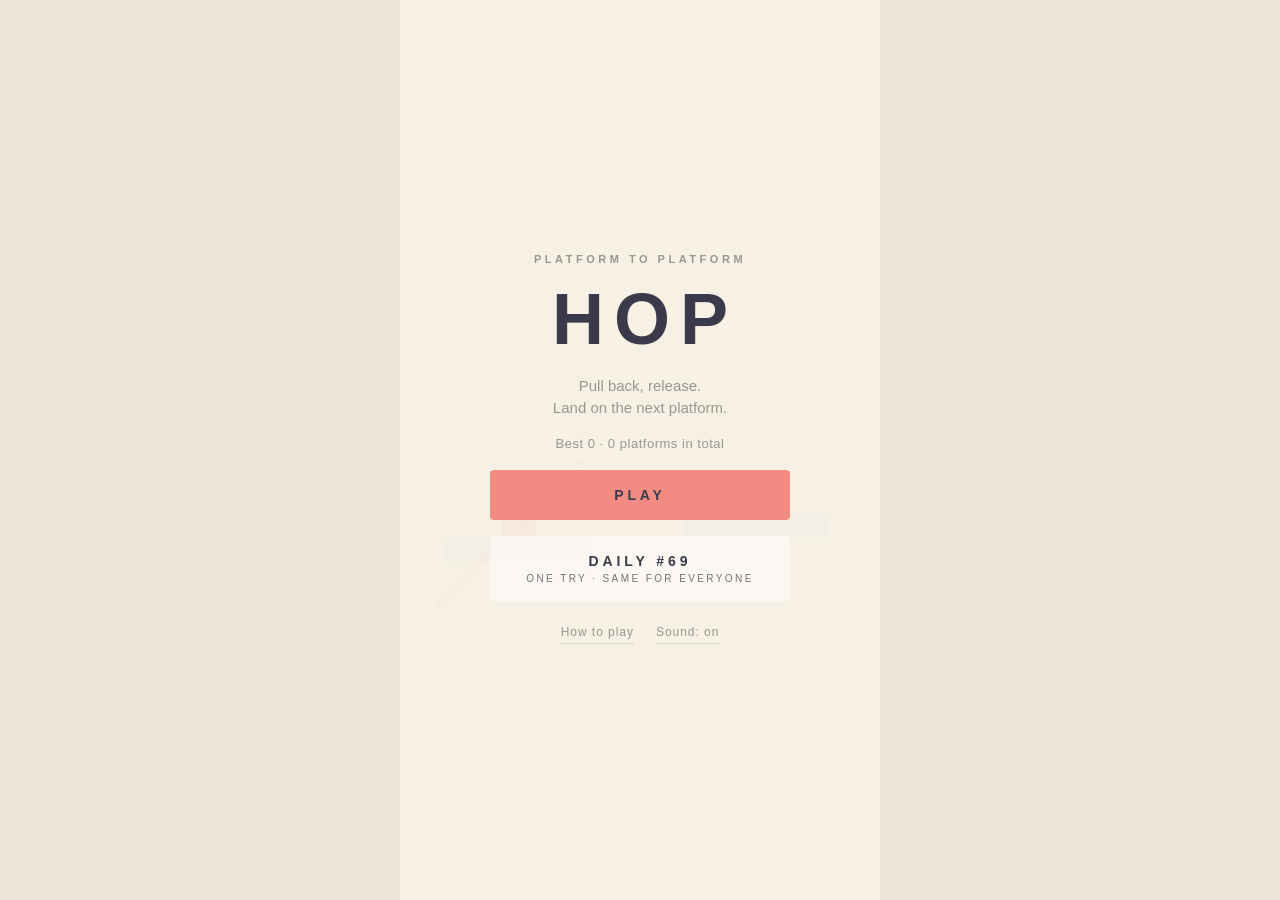
==== commit 95be5ab6: "Rebuild Hop as a slingshot platform hopper: one square, flat platforms Back to platform-to-platform," ====
--- a/hop/index.html
+++ b/hop/index.html
@@ -8,7 +8,7 @@
 <meta name="apple-mobile-web-app-status-bar-style" content="black-translucent">
 <meta name="apple-mobile-web-app-title" content="Hop">
 <meta name="theme-color" content="#f7f1e6">
-<meta name="description" content="Hold to charge, release to hit. Land on the green, roll into the cup. A one-thumb chip-shot game for the metro.">
+<meta name="description" content="Pull back, release, land on the next platform. A one-thumb slingshot hopper for the metro.">
 <title>Hop</title>
 <link rel="manifest" href="manifest.webmanifest">
 <link rel="apple-touch-icon" href="icon-180.png">
@@ -26,30 +26,24 @@
       <div class="label right" id="hud-best">BEST 0</div>
     </div>
     <div class="hud-bottom">
-      <div id="hud-hint" class="hint">Hold to hit</div>
+      <div id="hud-hint" class="hint">Pull back and release</div>
     </div>
   </div>
 
   <div id="menu" class="layer overlay">
-    <div class="eyebrow">Chip and roll</div>
+    <div class="eyebrow">Platform to platform</div>
     <h1 class="title">HOP</h1>
-    <p class="sub">Hold to charge, release to hit.<br>Land on the green, roll into the cup.</p>
-    <div class="picker">
-      <button class="arrow" id="prev" aria-label="Previous character">‹</button>
-      <div class="char-card"><canvas id="m-preview" width="112" height="112"></canvas><div style="min-width:0"><div class="kind" id="m-kind">Shape</div><div class="cname" id="m-name">Square</div></div></div>
-      <button class="arrow" id="next" aria-label="Next character">›</button>
-    </div>
-    <div class="dots" id="m-dots"></div>
+    <p class="sub">Pull back, release.<br>Land on the next platform.</p>
     <div class="stats" id="m-stats"></div>
-    <button class="btn" id="play">PLAY</button>
-    <button class="btn secondary" id="daily">DAILY</button>
+    <button class="btn" id="play">Play</button>
+    <button class="btn secondary" id="daily">Daily</button>
     <div class="row"><button class="link" id="help-btn">How to play</button><button class="link" id="sound-btn">Sound: on</button></div>
   </div>
 
   <div id="over" class="layer overlay hidden">
     <div class="eyebrow" id="o-eyebrow">Missed</div>
     <div class="reason" id="o-title">Fell short</div>
-    <div class="big" id="o-stats">0 pts · 0 holes · best streak ×0</div>
+    <div class="big" id="o-stats">0 platforms</div>
     <div class="bestline" id="o-best"></div>
     <div class="strip" id="o-strip"></div>
     <div class="unlock" id="o-unlock"></div>
@@ -65,10 +59,10 @@
 
   <div id="help" class="layer overlay hidden">
     <div class="card">
-      <div><b>Hold</b> anywhere to charge, <b>release</b> to hit. The ring shows the power.</div>
-      <div>The shape flies, bounces, and rolls out. Stop it on the <b>green</b> to move to the next hole.</div>
-      <div>Roll it into the <b>cup</b> on your first stroke for a perfect. Every perfect in a row is worth more: 2, 4, 6, 8…</div>
-      <div>Stopped short on the fairway? You get up to <b>three strokes</b> per hole. Water is a miss.</div>
+      <div><b>Press</b> anywhere and <b>pull back</b>, like a slingshot. The square launches the opposite way. Pull further for more speed.</div>
+      <div>Gravity does the rest. The square spins in the air, bounces where it lands, and slides to a stop.</div>
+      <div>Stop on the <b>next platform</b> and you score. Jump over one for two.</div>
+      <div>Slide off an edge, hit a side, or miss, and the run ends.</div>
       <div>Every day has one <b>Daily</b> course, the same for everyone. One try.</div>
       <button class="btn secondary" id="help-close" style="margin-top:6px">Got it</button>
     </div>
--- a/hop/style.css
+++ b/hop/style.css
@@ -49,7 +49,7 @@
 .combo { font-size: 11px; font-weight: 600; letter-spacing: .26em; text-transform: uppercase; min-height: 14px; color: var(--accent); }
 .combo.stroke { color: var(--muted); }
 .hud-bottom { display: flex; flex-direction: column; align-items: center; gap: 10px; }
-.hint { font-size: 11px; font-weight: 600; letter-spacing: .3em; text-transform: uppercase; color: var(--ink); padding: 12px 22px; border-radius: 999px; background: var(--panel); animation: pulse 1.6s ease-in-out infinite; }
+.hint { font-size: 11px; font-weight: 600; letter-spacing: .3em; text-transform: uppercase; color: var(--ink); padding: 12px 22px; background: var(--panel); animation: pulse 1.6s ease-in-out infinite; }
 .hint.on { color: var(--ink); background: var(--accent); animation: none; }
 @keyframes pulse { 0%,100% { opacity: .6; } 50% { opacity: 1; } }
 
@@ -66,11 +66,11 @@
 .char-card .kind { font-size: 10px; font-weight: 600; letter-spacing: .26em; text-transform: uppercase; color: var(--muted); }
 .char-card .cname { font-size: 22px; font-weight: 400; letter-spacing: .02em; white-space: nowrap; overflow: hidden; text-overflow: ellipsis; margin-top: 2px; }
 .dots { display: flex; gap: 8px; }
-.dots span { width: 6px; height: 6px; border-radius: 50%; background: var(--line); }
+.dots span { width: 6px; height: 6px; background: var(--line); }
 .dots span.on { background: var(--accent); }
 .dots span.locked { background: transparent; box-shadow: inset 0 0 0 1px var(--line); }
 .stats { color: var(--muted); font-weight: 400; font-size: 13px; letter-spacing: .04em; min-height: 18px; }
-.btn { pointer-events: auto; width: min(100%, 300px); padding: 17px 20px; border-radius: 999px; border: 0; font: inherit; font-weight: 600; font-size: 14px; letter-spacing: .28em; text-transform: uppercase; color: var(--ink); background: var(--accent); }
+.btn { pointer-events: auto; width: min(100%, 300px); padding: 17px 20px; border-radius: 4px; border: 0; font: inherit; font-weight: 600; font-size: 14px; letter-spacing: .28em; text-transform: uppercase; color: var(--ink); background: var(--accent); }
 .btn:active { opacity: .75; }
 .btn.secondary { background: var(--panel); color: var(--ink); }
 .btn[disabled] { opacity: .35; }
@@ -83,9 +83,9 @@
 #over .bestline { color: var(--accent); font-weight: 600; letter-spacing: .28em; font-size: 11px; text-transform: uppercase; }
 #over .unlock { color: var(--muted); font-weight: 400; font-size: 13px; }
 #over .strip { display: flex; flex-wrap: wrap; justify-content: center; gap: 6px; max-width: 280px; }
-#over .strip span { width: 8px; height: 8px; border-radius: 50%; background: var(--muted); opacity: .5; }
+#over .strip span { width: 8px; height: 8px; background: var(--accent); opacity: 1; }
 #over .strip span.p { background: var(--accent); opacity: 1; }
 #over .strip span.x { background: var(--miss); opacity: 1; }
 #pause .reason { font-size: 28px; font-weight: 300; letter-spacing: .3em; text-transform: uppercase; }
-#help .card { background: var(--panel); border-radius: 24px; padding: 22px; text-align: left; max-width: 320px; width: 100%; display: flex; flex-direction: column; gap: 10px; font-size: 14.5px; line-height: 1.5; font-weight: 400; color: var(--ink); }
+#help .card { background: var(--panel); border-radius: 6px; padding: 22px; text-align: left; max-width: 320px; width: 100%; display: flex; flex-direction: column; gap: 10px; font-size: 14.5px; line-height: 1.5; font-weight: 400; color: var(--ink); }
 #help .card b { font-weight: 600; }
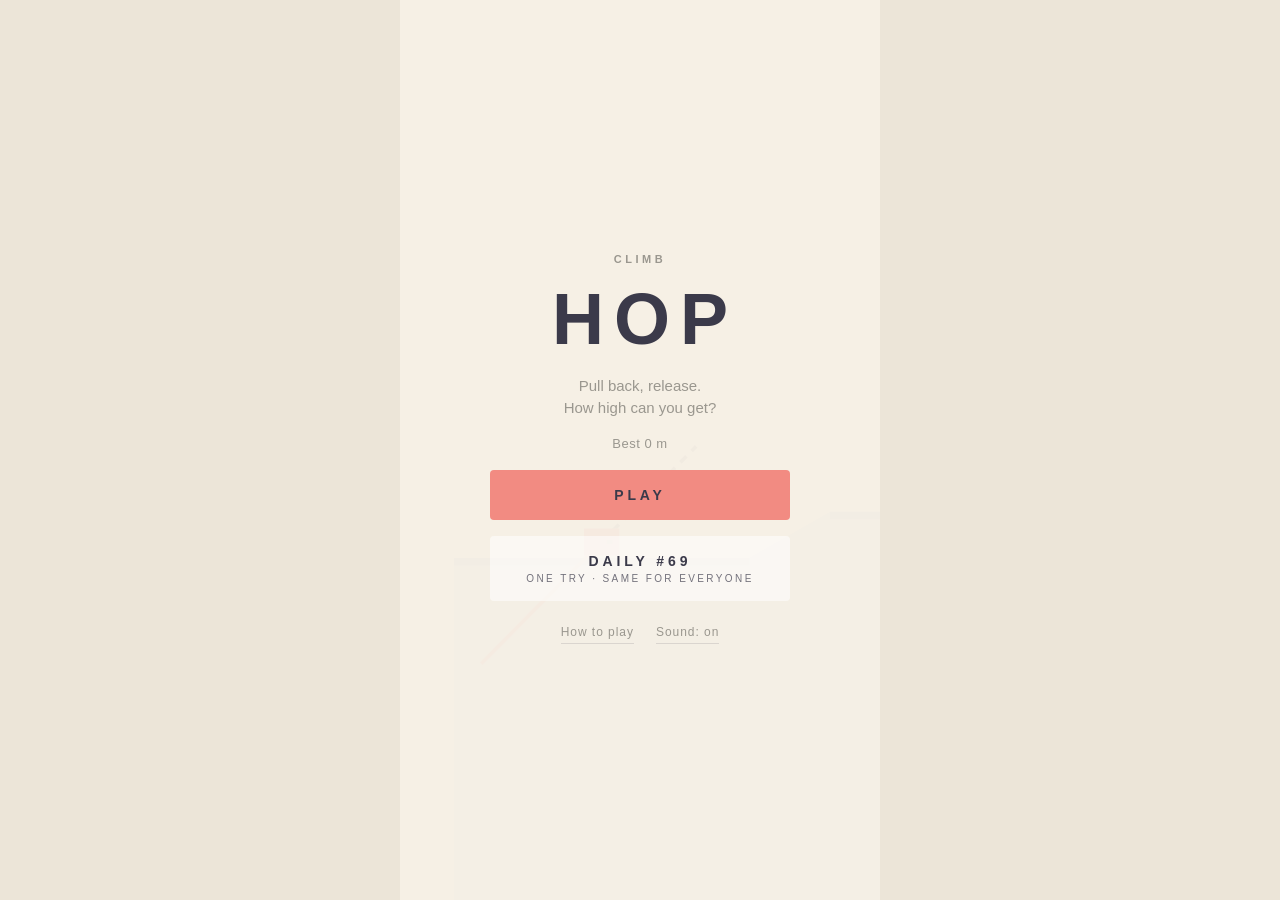
==== commit 1714090f: "Turn Hop into a mountain climb with height scoring and smooth rendering The course is now one mounta" ====
--- a/hop/index.html
+++ b/hop/index.html
@@ -8,7 +8,7 @@
 <meta name="apple-mobile-web-app-status-bar-style" content="black-translucent">
 <meta name="apple-mobile-web-app-title" content="Hop">
 <meta name="theme-color" content="#f7f1e6">
-<meta name="description" content="Pull back, release, land on the next platform. A one-thumb slingshot hopper for the metro.">
+<meta name="description" content="Pull back, release, climb the mountain. A one-thumb slingshot climber for the metro.">
 <title>Hop</title>
 <link rel="manifest" href="manifest.webmanifest">
 <link rel="apple-touch-icon" href="icon-180.png">
@@ -31,9 +31,9 @@
   </div>
 
   <div id="menu" class="layer overlay">
-    <div class="eyebrow">Platform to platform</div>
+    <div class="eyebrow">Climb</div>
     <h1 class="title">HOP</h1>
-    <p class="sub">Pull back, release.<br>Land on the next platform.</p>
+    <p class="sub">Pull back, release.<br>How high can you get?</p>
     <div class="stats" id="m-stats"></div>
     <button class="btn" id="play">Play</button>
     <button class="btn secondary" id="daily">Daily</button>
@@ -43,7 +43,7 @@
   <div id="over" class="layer overlay hidden">
     <div class="eyebrow" id="o-eyebrow">Missed</div>
     <div class="reason" id="o-title">Fell short</div>
-    <div class="big" id="o-stats">0 platforms</div>
+    <div class="big" id="o-stats">0 m</div>
     <div class="bestline" id="o-best"></div>
     <div class="strip" id="o-strip"></div>
     <div class="unlock" id="o-unlock"></div>
@@ -60,10 +60,10 @@
   <div id="help" class="layer overlay hidden">
     <div class="card">
       <div><b>Press</b> anywhere and <b>pull back</b>, like a slingshot. The square launches the opposite way. Pull further for more speed.</div>
-      <div>Gravity does the rest. The square spins in the air, bounces where it lands, and slides to a stop.</div>
-      <div>Stop on the <b>next platform</b> and you score. Jump over one for two.</div>
-      <div>Slide off an edge, hit a side, or miss, and the run ends.</div>
-      <div>Every day has one <b>Daily</b> course, the same for everyone. One try.</div>
+      <div>Gravity does the rest: it spins in the air, bounces where it lands, and slides to a stop.</div>
+      <div>Flat <b>ledges</b> are safe. Steep slopes slide you back down to the last one. Crevasses and the foot of the mountain end the run.</div>
+      <div>Your score is the <b>highest point</b> you reach. The best height is kept.</div>
+      <div>Every day has one <b>Daily</b> mountain, the same for everyone. One try.</div>
       <button class="btn secondary" id="help-close" style="margin-top:6px">Got it</button>
     </div>
   </div>
--- a/hop/style.css
+++ b/hop/style.css
@@ -86,6 +86,7 @@
 #over .strip span { width: 8px; height: 8px; background: var(--accent); opacity: 1; }
 #over .strip span.p { background: var(--accent); opacity: 1; }
 #over .strip span.x { background: var(--miss); opacity: 1; }
+#over .strip span.b { background: var(--muted); opacity: .6; }
 #pause .reason { font-size: 28px; font-weight: 300; letter-spacing: .3em; text-transform: uppercase; }
 #help .card { background: var(--panel); border-radius: 6px; padding: 22px; text-align: left; max-width: 320px; width: 100%; display: flex; flex-direction: column; gap: 10px; font-size: 14.5px; line-height: 1.5; font-weight: 400; color: var(--ink); }
 #help .card b { font-weight: 600; }
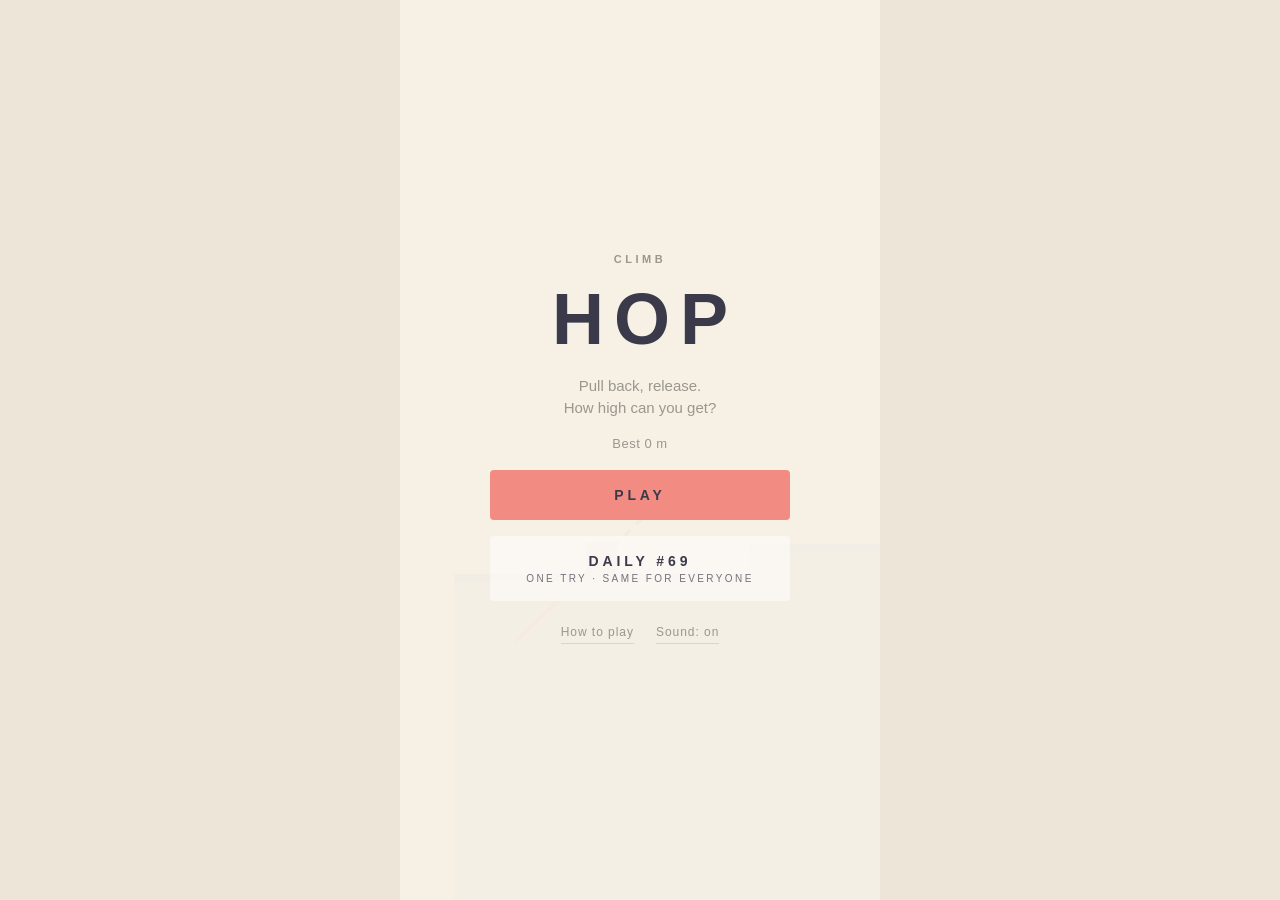
==== commit 5f041141: "Hop: a block that skids, a mountain of right angles, ledges proven reachable Physics - Corner fricti" ====
--- a/hop/index.html
+++ b/hop/index.html
@@ -61,7 +61,7 @@
     <div class="card">
       <div><b>Press</b> anywhere and <b>pull back</b>, like a slingshot. The square launches the opposite way. Pull further for more speed.</div>
       <div>Gravity does the rest: it spins in the air, bounces where it lands, and slides to a stop.</div>
-      <div>Flat <b>ledges</b> are safe. Steep slopes slide you back down to the last one. Crevasses and the foot of the mountain end the run.</div>
+      <div><b>Ledges</b> are safe. Miss one and you tumble back down to the last. Crevasses and the foot of the mountain end the run.</div>
       <div>Your score is the <b>highest point</b> you reach. The best height is kept.</div>
       <div>Every day has one <b>Daily</b> mountain, the same for everyone. One try.</div>
       <button class="btn secondary" id="help-close" style="margin-top:6px">Got it</button>
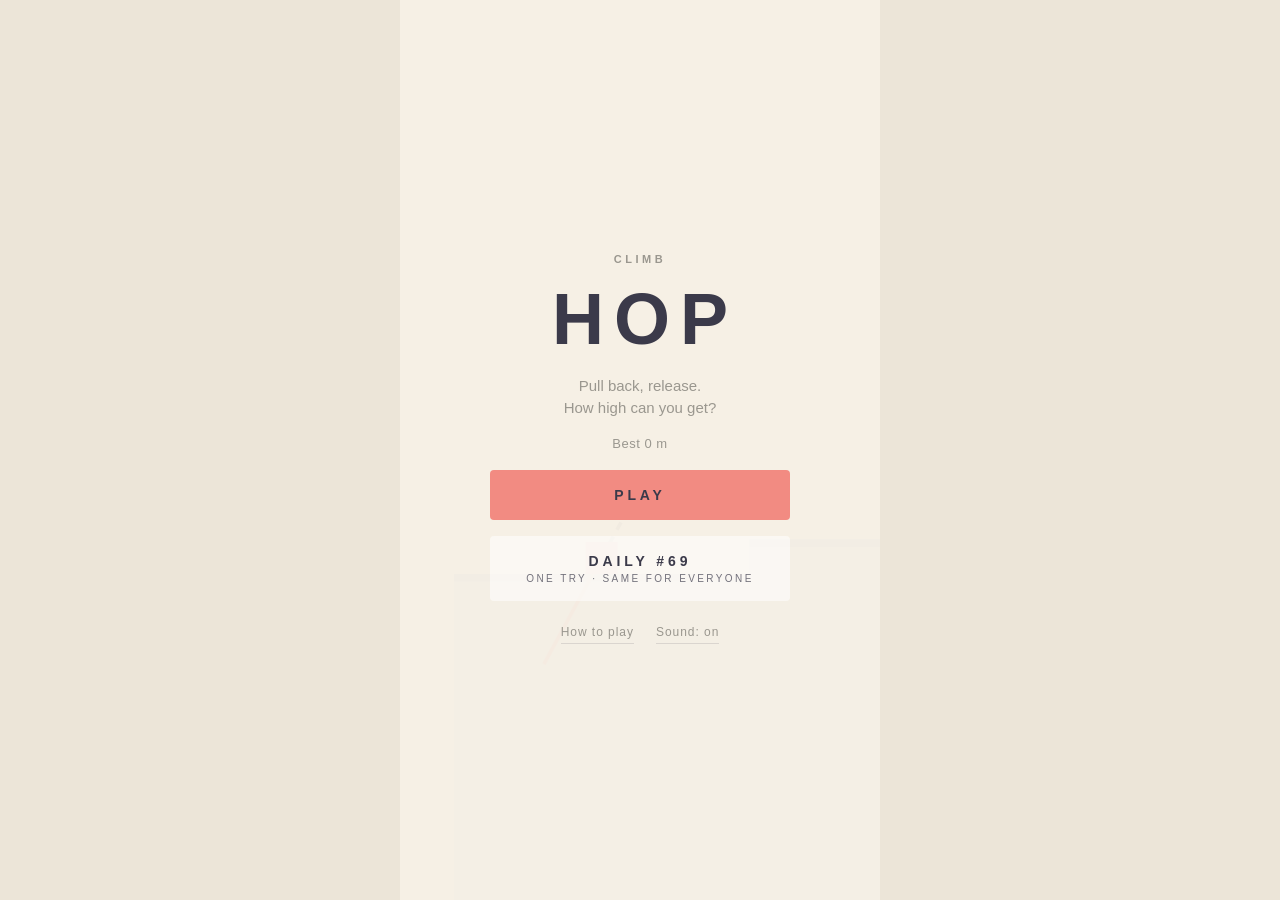
==== commit b13e7984: "Hop: 45° ramps, crevasses only above 50 m, a block that stops tumbling Mountain - Diagonals are back" ====
--- a/hop/index.html
+++ b/hop/index.html
@@ -61,7 +61,7 @@
     <div class="card">
       <div><b>Press</b> anywhere and <b>pull back</b>, like a slingshot. The square launches the opposite way. Pull further for more speed.</div>
       <div>Gravity does the rest: it spins in the air, bounces where it lands, and slides to a stop.</div>
-      <div><b>Ledges</b> are safe. Miss one and you tumble back down to the last. Crevasses and the foot of the mountain end the run.</div>
+      <div><b>Ledges</b> are safe. Ramps and missed steps slide you back down to the last one. Crevasses, from 50 m up, and the foot of the mountain end the run.</div>
       <div>Your score is the <b>highest point</b> you reach. The best height is kept.</div>
       <div>Every day has one <b>Daily</b> mountain, the same for everyone. One try.</div>
       <button class="btn secondary" id="help-close" style="margin-top:6px">Got it</button>
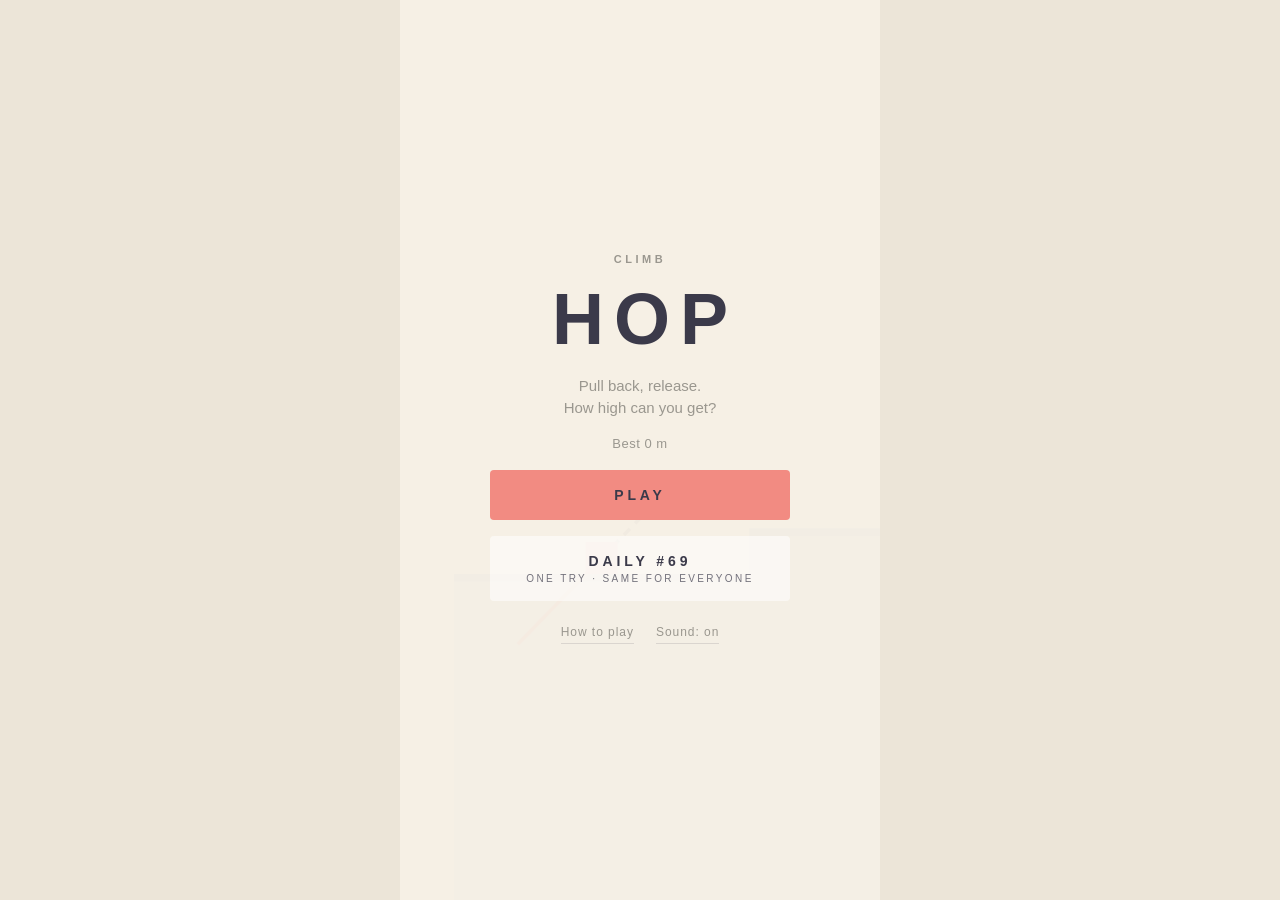
==== commit bb143685: "Hop: a chain of separate mountains divided by gaps, harder higher up - The generator works in mounta" ====
--- a/hop/index.html
+++ b/hop/index.html
@@ -61,7 +61,7 @@
     <div class="card">
       <div><b>Press</b> anywhere and <b>pull back</b>, like a slingshot. The square launches the opposite way. Pull further for more speed.</div>
       <div>Gravity does the rest: it spins in the air, bounces where it lands, and slides to a stop.</div>
-      <div><b>Ledges</b> are safe. Ramps and missed steps slide you back down to the last one. Crevasses, from 50 m up, and the foot of the mountain end the run.</div>
+      <div><b>Ledges</b> are safe. Ramps and missed steps slide you back down to the last one. From 50 m up, gaps divide the mountains: fall into one and the run ends.</div>
       <div>Your score is the <b>highest point</b> you reach. The best height is kept.</div>
       <div>Every day has one <b>Daily</b> mountain, the same for everyone. One try.</div>
       <button class="btn secondary" id="help-close" style="margin-top:6px">Got it</button>
